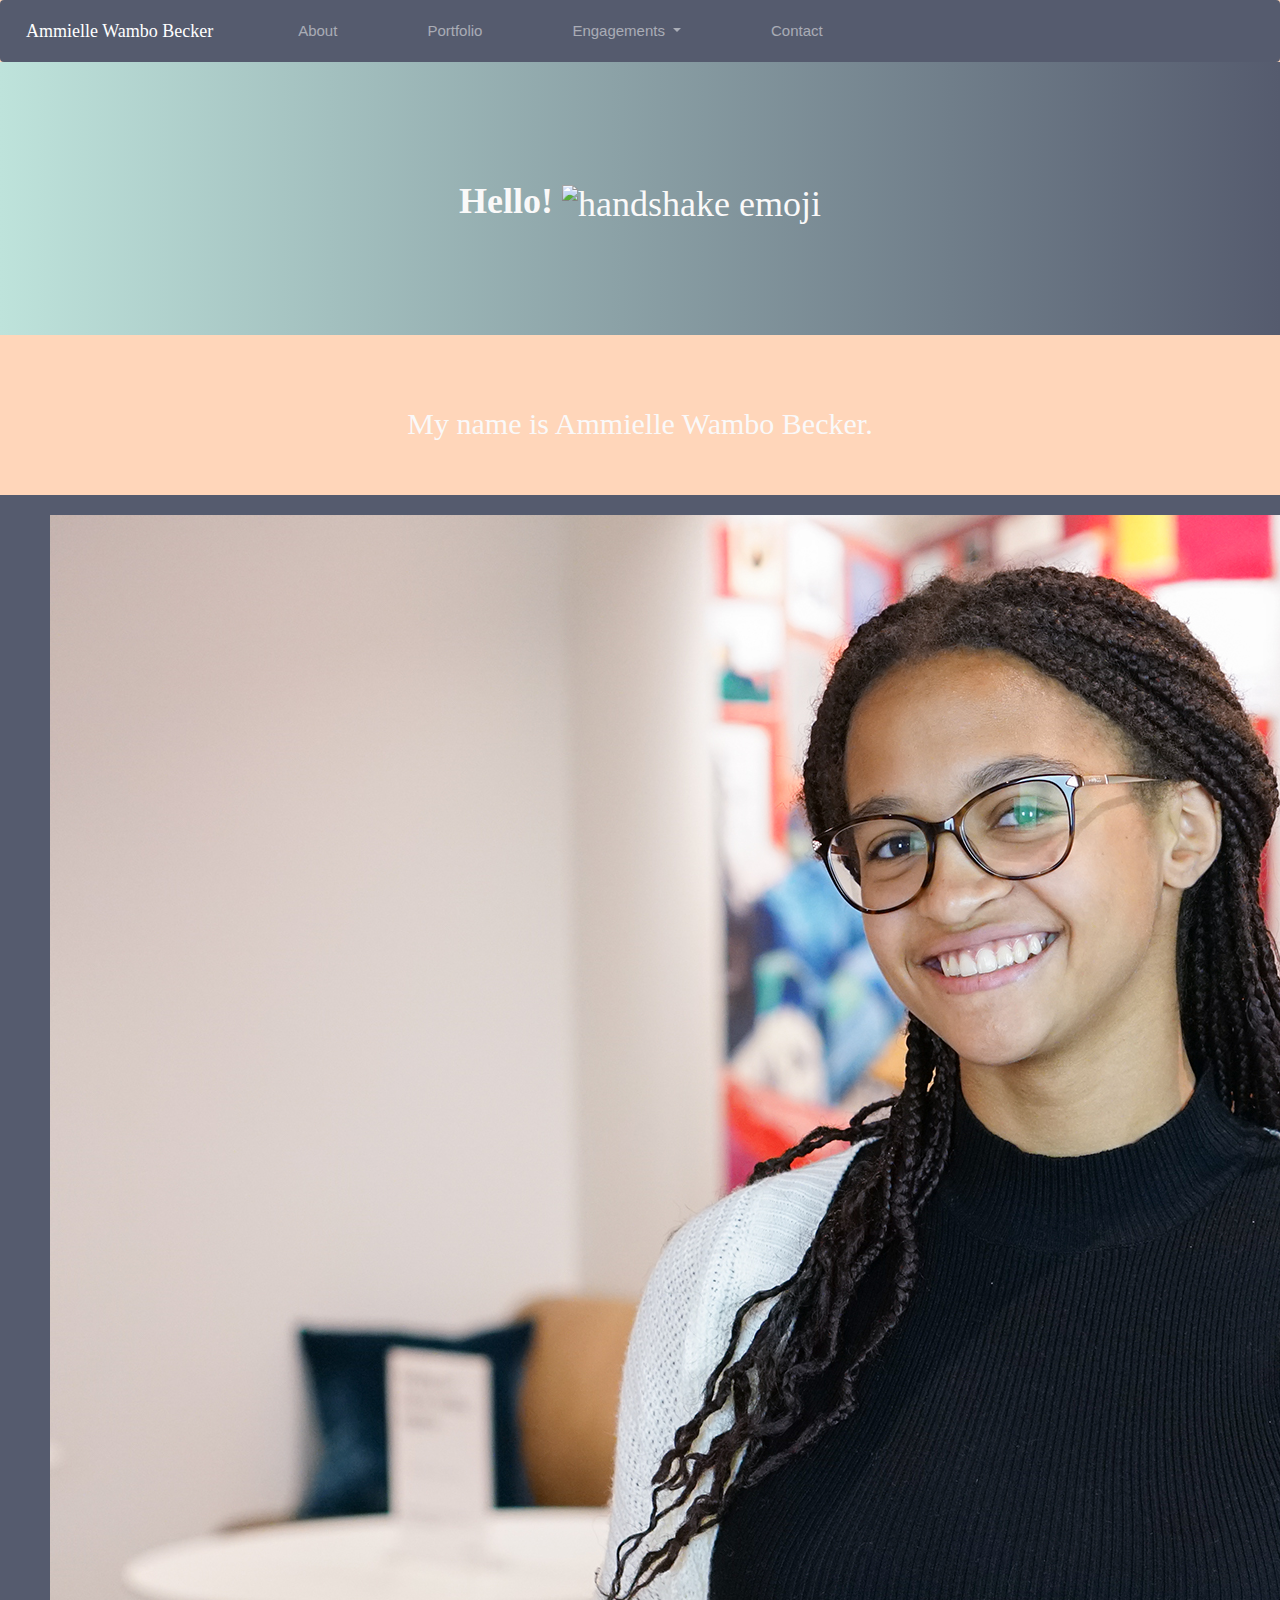
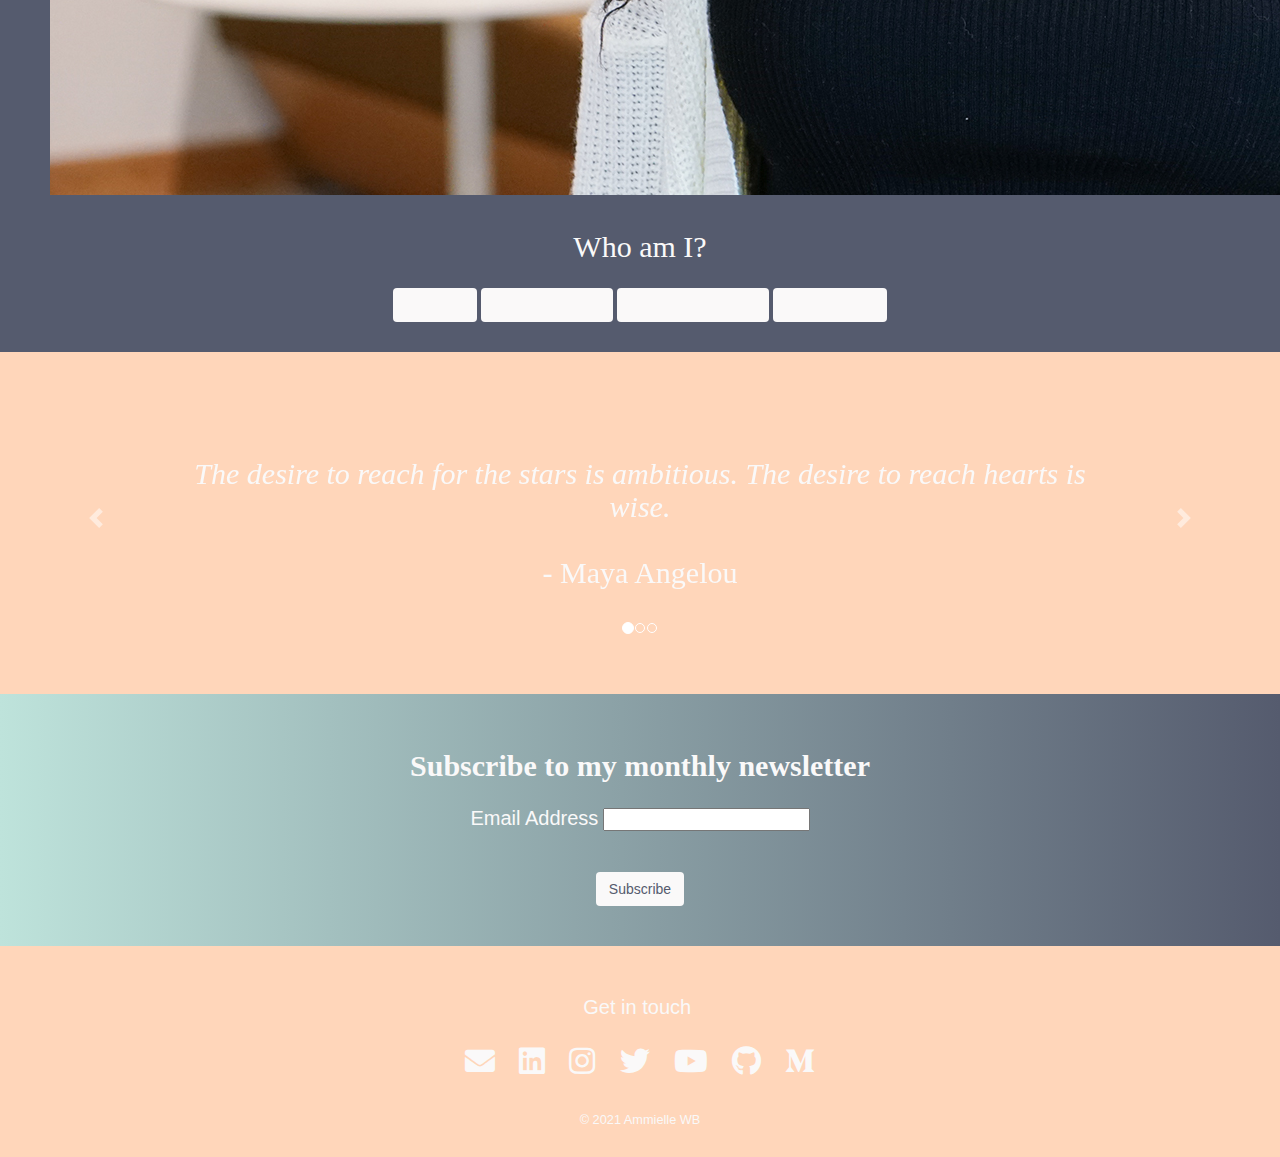
==== index.html @ 6a39e661 "Update index.html" ====
<!DOCTYPE html>
<html lang="en" dir="ltr">

<head>
  <title>Ammielle Wambo Becker</title>
  <meta name="viewport" content="width=500, initial-scale=1">
  <meta name="description" content="Ammielle WB's personal site">
  <meta charset="utf-8">
  <!-- Bootstrap CSS -->
  <link rel="stylesheet" href="https://cdn.jsdelivr.net/npm/bootstrap@4.5.3/dist/css/bootstrap.min.css" integrity="sha384-TX8t27EcRE3e/ihU7zmQxVncDAy5uIKz4rEkgIXeMed4M0jlfIDPvg6uqKI2xXr2" crossorigin="anonymous">

  <link rel="stylesheet" href="https://maxcdn.bootstrapcdn.com/bootstrap/4.0.0/css/bootstrap.min.css" integrity="sha384-Gn5384xqQ1aoWXA+058RXPxPg6fy4IWvTNh0E263XmFcJlSAwiGgFAW/dAiS6JXm" crossorigin="anonymous">

  <script src="https://code.jquery.com/jquery-3.2.1.slim.min.js" integrity="sha384-KJ3o2DKtIkvYIK3UENzmM7KCkRr/rE9/Qpg6aAZGJwFDMVNA/GpGFF93hXpG5KkN" crossorigin="anonymous"></script>
  <script src="https://cdnjs.cloudflare.com/ajax/libs/popper.js/1.12.9/umd/popper.min.js" integrity="sha384-ApNbgh9B+Y1QKtv3Rn7W3mgPxhU9K/ScQsAP7hUibX39j7fakFPskvXusvfa0b4Q" crossorigin="anonymous"></script>
  <script src="https://maxcdn.bootstrapcdn.com/bootstrap/4.0.0/js/bootstrap.min.js" integrity="sha384-JZR6Spejh4U02d8jOt6vLEHfe/JQGiRRSQQxSfFWpi1MquVdAyjUar5+76PVCmYl" crossorigin="anonymous"></script>


  <!-- Latest compiled and minified CSS -->
  <link rel="stylesheet" href="https://maxcdn.bootstrapcdn.com/bootstrap/3.4.1/css/bootstrap.min.css">

  <!-- jQuery library -->
  <script src="https://ajax.googleapis.com/ajax/libs/jquery/3.5.1/jquery.min.js"></script>

  <!-- Latest compiled JavaScript -->
  <script src="https://maxcdn.bootstrapcdn.com/bootstrap/3.4.1/js/bootstrap.min.js"></script>

  <!-- CSS Stylesheet -->
  <link rel="stylesheet" href="styles.css">

  <!-- Moving Letters JavaScript -->
  <script src="https://cdnjs.cloudflare.com/ajax/libs/animejs/2.0.2/anime.min.js"></script>

  <!-- FontAwesome -->
  <script defer src="https://use.fontawesome.com/releases/v5.0.7/js/all.js"></script>

  <link rel="stylesheet" href="https://cdnjs.cloudflare.com/ajax/libs/font-awesome/5.15.1/css/all.min.css">

  <!-- Google Fonts -->
  <link rel="preconnect" href="https://fonts.gstatic.com">
  <link href="https://fonts.googleapis.com/css2?family=Lato&family=Montserrat&display=swap" rel="stylesheet">

  <!-- Set Favicon -->
  <link rel="icon" type="image/png" href="my-favicon-circle.PNG"/>

  <script id="mcjs">!function(c,h,i,m,p){m=c.createElement(h),p=c.getElementsByTagName(h)[0],m.async=1,m.src=i,p.parentNode.insertBefore(m,p)}(document,"script","https://chimpstatic.com/mcjs-connected/js/users/c436778fbbff034a01a1bd7ac/27335bfddff36ac16df72f0ef.js");</script>
</head>

<body>
  <nav class="navbar fixed-top navbar-expand-lg navbar-dark purple-bg">
    <a class="navbar-brand active subtitle" href="/">Ammielle Wambo Becker<span class="sr-only">(current)</span></a>
    <button class="navbar-toggler" type="button" data-toggle="collapse" data-target="#navbarSupportedContent" aria-controls="navbarSupportedContent" aria-expanded="false" aria-label="Toggle navigation">
      <span class="navbar-toggler-icon"></span>
    </button>

    <div class="collapse navbar-collapse" id="navbarSupportedContent">
      <ul class="navbar-nav mr-auto">
        <li class="nav-item">
          <a class="nav-link" href="about.html">About</a>
        </li>
        <li class="nav-item">
          <a class="nav-link" href="portfolio.html">Portfolio</a>
        </li>
        <li class="nav-item dropdown">
          <a class="nav-link dropdown-toggle" href="#" id="navbarDropdown" role="button" data-toggle="dropdown" aria-haspopup="true" aria-expanded="false">
            Engagements
          </a>
          <div class="dropdown-menu bg-light" aria-labelledby="navbarDropdown">
            <a class="dropdown-item" href="education.html">Education</a>
            <a class="dropdown-item" href="clubs.html">Clubs</a>
            <a class="dropdown-item" href="service.html">Service</a>
          </div>
        </li>
        <li class="nav-item">
          <a class="nav-link" href="contact.html">Contact</a>
        </li>
      </ul>
    </div>

  </nav>


  <div class="banner">
      <h1><b>Hello!</b>
      <img class="page-emoji" alt="handshake emoji" src="https://emojipedia-us.s3.dualstack.us-west-1.amazonaws.com/thumbs/240/apple/271/waving-hand_medium-skin-tone_1f44b-1f3fd_1f3fd.png" alt=""></h1>
  </div>

<div class="text-section white-text my-name-is red-bg container-fluid">
  <img class="personal-pic" src="IMG_0194.jpg" alt="">

    <h2>My name is Ammielle Wambo Becker.</h2>
    <p></p>
  </div>

  <div class="purple-bg text-section container-fluid">
    <img src="personal-pic.jpeg" alt="" class="who-am-i-pic">
    <h2>Who am I?</h2>

    <div class="who-am-i">
      <!-- Button to Open the Modal -->
      <button type="button" class="btn white-bg" data-toggle="modal" data-target="#student">A student</button>
      <button type="button" class="btn white-bg" data-toggle="modal" data-target="#content-creator">A content creator</button>
      <!-- <button type="button" class="btn white-bg" data-toggle="modal" data-target="#advocate">An advocate</button> -->
      <button type="button" class="btn white-bg" data-toggle="modal" data-target="#biotech-enthusiast">A biotech enthusiast</button>
      <button type="button" class="btn white-bg" data-toggle="modal" data-target="#programmer">A programmer</button>

      <!-- The Modal -->
      <div class="modal purple-text" id="student">
        <div class="modal-dialog">
          <div class="modal-content">

            <!-- Modal Header -->
            <div class="modal-header">
              <h4 class="modal-title">A student</h4>
              <button type="button" class="close" data-dismiss="modal">&times;</button>
            </div>

            <!-- Modal body -->
            <div class="modal-body">
              I love to learn from my surroundings, my successes, and my failures. I'm currently a pre-IB grade 10 student, pursuing my curiosity and exploring new technologies.
            </div>

            <!-- Modal footer -->
            <div class="modal-footer">
              <button type="button" class="btn red-bg white-text" data-dismiss="modal">Close</button>
            </div>

          </div>
        </div>
      </div>
      <div class="modal purple-text" id="content-creator">
        <div class="modal-dialog">
          <div class="modal-content">

            <!-- Modal Header -->
            <div class="modal-header">
              <h4 class="modal-title">A content creator</h4>
              <button type="button" class="close" data-dismiss="modal">&times;</button>
            </div>

            <!-- Modal body -->
            <div class="modal-body">
              I regularly post videos on my <a href="https://www.youtube.com/channel/UCsp5LFDrt9Ut6pkZBvtOaYA" class="hyperlink">YouTube</a> channel and articles on <a href="https://ammiellewb.medium.com/" class="hyperlink">Medium</a>.
            </div>

            <!-- Modal footer -->
            <div class="modal-footer">
              <button type="button" class="btn red-bg white-text" data-dismiss="modal">Close</button>
            </div>

          </div>
        </div>
      </div>
       <!-- <div class="modal purple-text" id="advocate">
        <div class="modal-dialog">
          <div class="modal-content">  -->

            <!-- Modal Header -->
            <!-- <div class="modal-header">
              <h4 class="modal-title">An advocate</h4>
              <button type="button" class="close" data-dismiss="modal">&times;</button>
            </div>  -->

            <!-- Modal body -->
            <!-- <div class="modal-body">
              Passionate about gender and racial equality, I'll always fight for the rights of others. To continuously learn about social issues, I attend workshops and courses, and to promote discussion around them, I launched a social justice club at school.
            </div> -->

            <!-- Modal footer -->
            <!--  <div class="modal-footer">
              <button type="button" class="btn red-bg white-text" data-dismiss="modal">Close</button>
            </div>

          </div>
        </div>
      </div> -->
      <div class="modal purple-text" id="biotech-enthusiast">
        <div class="modal-dialog">
          <div class="modal-content">

            <!-- Modal Header -->
            <div class="modal-header">
              <h4 class="modal-title">A biotech enthusiast</h4>
              <button type="button" class="close" data-dismiss="modal">&times;</button>
            </div>

            <!-- Modal body -->
            <div class="modal-body">
              My passion lies in biotechnology, from biological computing to genetic engineering, from synthetic biology to structural biology. The use of biological systems and organisms to better understand them and to develop products is very exciting to me.
            </div>

            <!-- Modal footer -->
            <div class="modal-footer">
              <button type="button" class="btn red-bg white-text" data-dismiss="modal">Close</button>
            </div>

          </div>
        </div>
      </div>
      <div class="modal purple-text" id="programmer">
        <div class="modal-dialog">
          <div class="modal-content">

            <!-- Modal Header -->
            <div class="modal-header">
              <h4 class="modal-title">A programmer</h4>
              <button type="button" class="close" data-dismiss="modal">&times;</button>
            </div>

            <!-- Modal body -->
            <div class="modal-body">
              I love to code websites and projects, both front- and back-end. I'm very interested in computer science and programming to solve problems, build programs, and innovate.
            </div>

            <!-- Modal footer -->
            <div class="modal-footer">
              <button type="button" class="btn red-bg white-text" data-dismiss="modal">Close</button>
            </div>

          </div>
        </div>
      </div>

    </div>


  </div>

  <div class="my-quotes subtitle white-text red-bg container-fluid">
  <div id="carouselExampleInterval" class="carousel slide" data-ride="carousel">
    <ol class="carousel-indicators">
      <li data-target="#Carousel" data-slide-to="0" class="active"></li>
      <li data-target="#Carousel" data-slide-to="1"></li>
      <li data-target="#Carousel" data-slide-to="2"></li>
    </ol>

  <div class="carousel-inner">
    <div class="carousel-item active" data-interval="100">
      <h2><em>The desire to reach for the stars is ambitious. The desire to reach hearts is wise. </em><br /><br /> - Maya Angelou</h2>
    </div>
    <div class="carousel-item" data-interval="100">
      <h2><em>Success is only meaningful and enjoyable if it feels like your own. </em><br /><br /> - Michelle Obama</h2>
    </div>
    <div class="carousel-item" data-interval="100">
      <h2><em>Think of discomfort as currency - it's the price you pay to learn some pretty crucial things. </em><br /><br /> - Lilly Singh</h2>
    </div>
  </div>

  <a class="carousel-control-prev" href="#carouselExampleInterval" role="button" data-slide="prev">
    <span class="carousel-control-prev-icon" aria-hidden="true"></span>
    <span class="sr-only">Previous</span>
  </a>
  <a class="carousel-control-next" href="#carouselExampleInterval" role="button" data-slide="next">
    <span class="carousel-control-next-icon" aria-hidden="true"></span>
    <span class="sr-only">Next</span>
  </a>
</div>
</div>


<div class="gradient-color text-section">
  <!-- Begin Mailchimp Signup Form -->
<link href="//cdn-images.mailchimp.com/embedcode/classic-10_7.css" rel="stylesheet" type="text/css">
<div id="mc_embed_signup">
<form action="https://mailchi.us2.list-manage.com/subscribe/post?u=c436778fbbff034a01a1bd7ac&amp;id=03ed8a9006" method="post" id="mc-embedded-subscribe-form" name="mc-embedded-subscribe-form" class="validate" target="_blank" novalidate>
    <div id="mc_embed_signup_scroll">
	<h2><b>Subscribe to my monthly newsletter</b></h2>
<div class="mc-field-group">
	<label for="mce-EMAIL"><p>Email Address</p></label>
	<input type="email" value="" name="EMAIL" class="required email" id="mce-EMAIL" class="purple-text">
</div>
	<div id="mce-responses" class="clear purple-text">
		<div class="response" id="mce-error-response" style="display:none"></div>
		<div class="response" id="mce-success-response" style="display:none"></div>
	</div>    <!-- real people should not fill this in and expect good things - do not remove this or risk form bot signups-->
  <br>
    <div class="clear"><h4>
      <input type="submit" class="btn button white-bg purple-text" value="Subscribe" name="subscribe" id="mc-embedded-subscribe">
    </h4>
      </div>
    </div>
</form>
</div>
<script type='text/javascript' src='//s3.amazonaws.com/downloads.mailchimp.com/js/mc-validate.js'></script><script type='text/javascript'>(function($) {window.fnames = new Array(); window.ftypes = new Array();fnames[0]='EMAIL';ftypes[0]='email';fnames[1]='FNAME';ftypes[1]='text';fnames[2]='LNAME';ftypes[2]='text';fnames[3]='ADDRESS';ftypes[3]='address';fnames[4]='PHONE';ftypes[4]='phone';fnames[5]='BIRTHDAY';ftypes[5]='birthday';}(jQuery));var $mcj = jQuery.noConflict(true);</script>
<!--End mc_embed_signup-->
</div>

  <footer>
    <p class="white-text">Get in touch
      <img src="https://emojipedia-us.s3.dualstack.us-west-1.amazonaws.com/thumbs/240/apple/271/information_2139-fe0f.png" class="small-emoji" alt=""></p>
    <br>
    <div class="socials">
      <a href="mailto:ammiellewb@gmail.com" class="white-text"><i class="fas fa-envelope fa-2x"></i></a>
      <a href="https://www.linkedin.com/in/ammielle-wambo-becker-6538231b2" class="white-text"><i class="fab fa-linkedin fa-2x"></i></a>
      <a href="https://www.instagram.com/amms.wb/" class="white-text"><i class="fab fa-instagram fa-2x"></i></a>
      <a href="https://twitter.com/ammswb" class="white-text"><i class="fab fa-twitter fa-2x"></i></a>
      <a href="https://www.youtube.com/channel/UCsp5LFDrt9Ut6pkZBvtOaYA" class="white-text"><i class="fab fa-youtube fa-2x"></i></a>
      <a href="https://github.com/ammiellewb" class="white-text"><i class="fab fa-github fa-2x"></i></a>
      <a href="https://medium.com/@amms.wb" class="white-text"><i class="fab fa-medium-m fa-2x"></i></a>
    </div>
    <br>
    <br>
    <div>
      <small class="white-text">&copy; 2021 <a class="white-text" href="/">Ammielle WB</a></small>
    </div>
  </footer>
</body>


</html>
---- styles.css ----
@media (max-width: 840px) {
  .ml16 {
      font-size: 2.5em;
    }
}
@media (min-width: 840px) {
  .ml16 {
      font-size: 4em;
    }
}

/* General styles */

body {
  font: 15px 'Open Sans', sans-serif;
  background-color: #FFD6BA;
  color: #FAF9F9;
  text-align: center;
}

h1 {
  font-family: 'Playfair Display', 'Palatino', serif;
}

p {
  font: 20px 'Open Sans', sans-serif;
}

footer {
  padding: 50px 50px 30px;
}

h2 {
  padding: 15px 15px;
  font-family: 'Playfair Display', 'Palatino', serif;
}

h3 {
  padding: 10px 10px;
}

/* Utilities */
.newsletter {
  margin : 0 !important;
  background-color: #555B6E;
  color: #FAF9F9;
  padding: 20px 50px 30px;
}

.navbar-nav > li{
  padding-left: 40px;
  padding-right: 40px;
}

.purple-bg {
  background-color: #555B6E;
}

.light-blue-bg {
  background-color: #89B0AE;
}

.white-bg {
  background-color: #FAF9F9;
}

.gradient-color {
  background-color: #555B6E;
  background-image: linear-gradient(to right, #BEE3DB, #555B6E);
}

.white-text {
  color: #FAF9F9;
}

.purple-text {
  color: #555B6E;
}

.black-text {
  color: #000;
}

.light-blue-text {
  color: #89B0AE;
}

.regular-font {
  font: 20px 'Open Sans', sans-serif;
}

.subtitle {
  font-family: 'Playfair Display', 'Palatino', serif;
}

.text-section {
  padding: 20px 50px 30px;
}

.anchor-link:hover {
  color: #89B0AE;
}

.dropdown-menu a:active {
  background-color: #555B6E;
}

.navbar {
  margin : 0 !important;
}



/* Only 1 Page */

.personal-pic {
  width: 100%;
  background-image: url('images/personal-pic.jpeg');
  background-size: cover;
  filter: brightness(30%);
  left: 0px;
}

.newsletter div {
  padding: 10px;
}

.item {
  padding: 15px;
}

footer a:hover {
  color: #89B0AE;
}

.socials .purple-text:hover {
  color: #89B0AE;
}

.socials a {
  padding: 20px 10px;
}

.tab-pane {
  padding: 20px 0;
}

.ml16 {
  padding: 10px 0;
  font-weight: 800;
  text-transform: uppercase;
  letter-spacing: 0.5em;
  overflow: hidden;
}

.ml16 .letter {
  display: inline-block;
  line-height: 1em;
}

.col-sm-6 {
  padding: 20px 20px;
}

.my-quotes {
  padding: 20px 0 30px;
}

.carousel-item {
  padding: 50px 150px;
}

.values a {
  color: #FAF9F9;
}

.values a:hover {
  color: #89B0AE;
}

.banner {
  background-color: #555B6E;
  padding: 100px 50px;
  background-image: linear-gradient(to right, #BEE3DB, #555B6E);
}

.button:hover {
  color: #89B0AE;
}

.more-btn {
  padding: 15px;
}

.progress-item {
  padding: 5px 5px;
}

.description-item {
  text-align: left;
  color: #89B0AE;
}

.description li {
  font: 18px 'Open Sans', sans-serif;
}
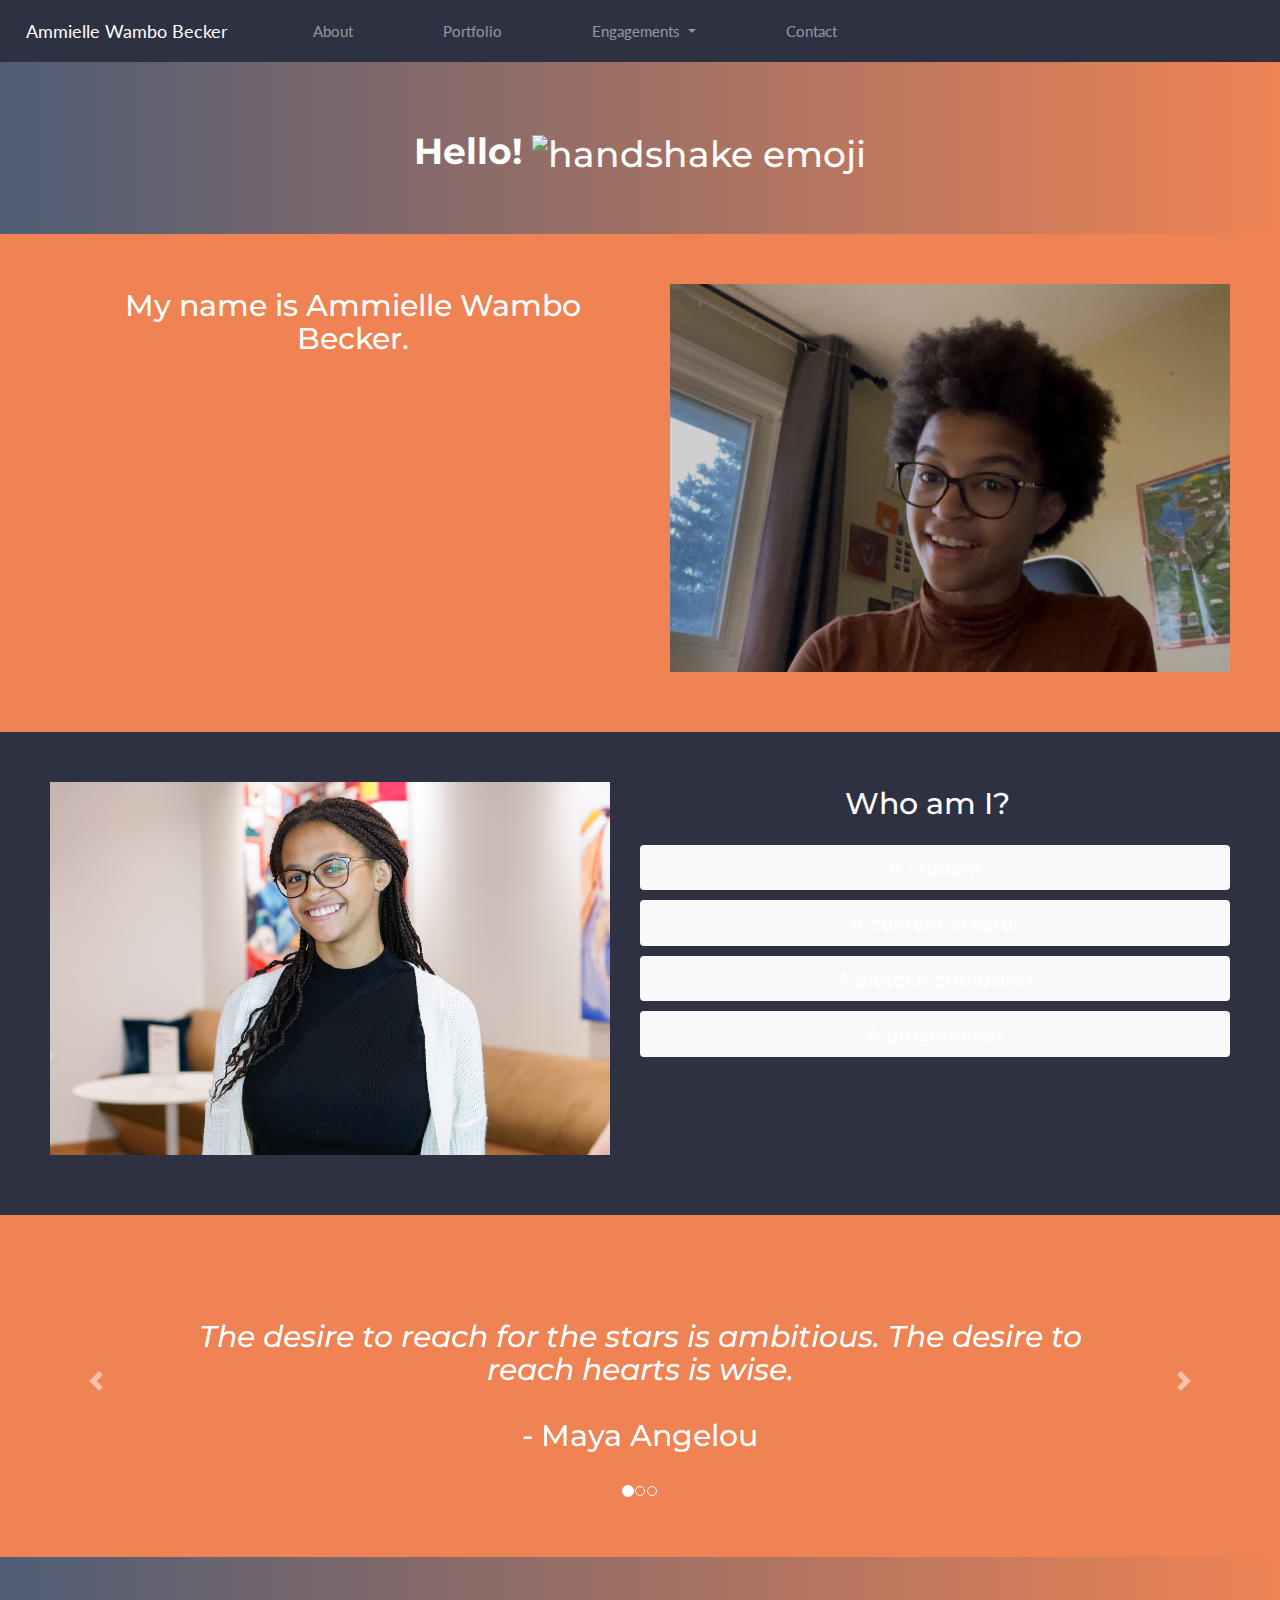
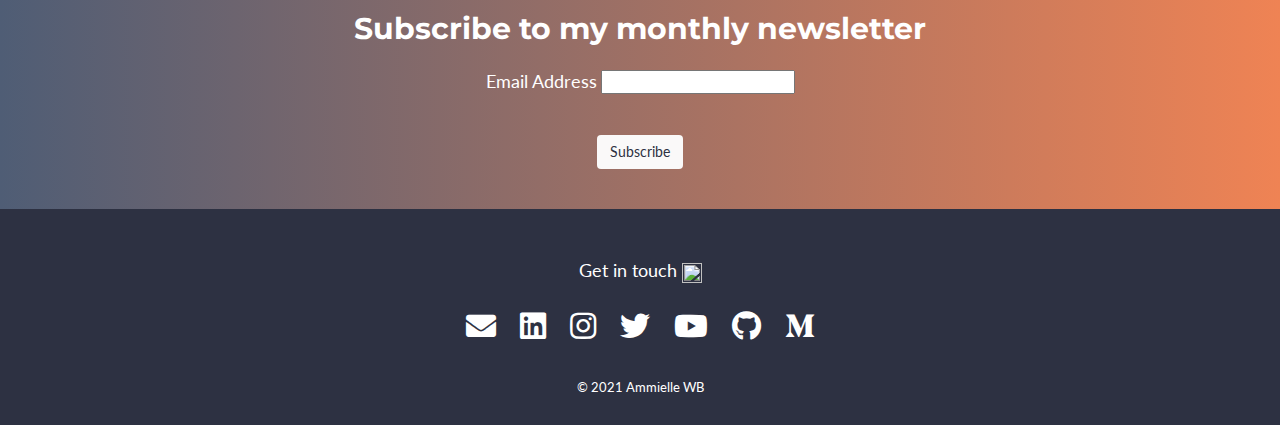
==== commit 75342cab: "Update index.html" ====
--- a/index.html
+++ b/index.html
@@ -42,8 +42,8 @@
 
   <!-- Set Favicon -->
   <link rel="icon" type="image/png" href="my-favicon-circle.PNG"/>
-
-  <script id="mcjs">!function(c,h,i,m,p){m=c.createElement(h),p=c.getElementsByTagName(h)[0],m.async=1,m.src=i,p.parentNode.insertBefore(m,p)}(document,"script","https://chimpstatic.com/mcjs-connected/js/users/c436778fbbff034a01a1bd7ac/27335bfddff36ac16df72f0ef.js");</script>
+	
+	<script id="mcjs">!function(c,h,i,m,p){m=c.createElement(h),p=c.getElementsByTagName(h)[0],m.async=1,m.src=i,p.parentNode.insertBefore(m,p)}(document,"script","https://chimpstatic.com/mcjs-connected/js/users/c436778fbbff034a01a1bd7ac/27335bfddff36ac16df72f0ef.js");</script>
 </head>
 
 <body>
--- a/styles.css
+++ b/styles.css
@@ -1,29 +1,72 @@
-@media (max-width: 840px) {
-  .ml16 {
-      font-size: 2.5em;
-    }
-}
-@media (min-width: 840px) {
-  .ml16 {
-      font-size: 4em;
-    }
+@media (min-width: 790px) {
+  .who-am-i > button {
+    font-size: 22px;
+  }
+  .nav-pills {
+    font-size: 22px;
+  }
+}
+@media (min-width: 980px) {
+  .who-am-i > button {
+    display: block;
+    margin: auto;
+    width: 50%
+  }
 }
 
 /* General styles */
 
+a.active.focus,
+a.active:focus,
+a.focus,
+a:active.focus,
+a:active:focus,
+a:focus,
+button.active.focus,
+button.active:focus,
+button.focus,
+button:active.focus,
+button:active:focus,
+button:focus,
+.btn.active.focus,
+.btn.active:focus,
+.btn.focus,
+.btn:active.focus,
+.btn:active:focus,
+.btn:focus {
+    outline: 0;
+    outline-color: transparent;
+    outline-width: 0;
+    outline-style: none;
+    box-shadow: 0 0 0 0 rgba(0,123,255,0);
+}
+
+input.active.focus,
+input.active:focus,
+input.focus,
+input:active.focus,
+input:active:focus,
+input:focus {
+    outline: 0;
+    outline-color: transparent;
+    outline-width: 0;
+    outline-style: none;
+    box-shadow: 0 0 0 0 rgba(0,123,255,0);
+}
+
 body {
-  font: 15px 'Open Sans', sans-serif;
-  background-color: #FFD6BA;
-  color: #FAF9F9;
+  font: 15px 'Lato', sans-serif;
+  background-color: #2D3142;
+  color: #fff;
   text-align: center;
 }
 
 h1 {
-  font-family: 'Playfair Display', 'Palatino', serif;
+  font-family: 'Montserrat', 'Palatino', serif;
 }
 
 p {
-  font: 20px 'Open Sans', sans-serif;
+  font: 18px 'Lato', sans-serif;
 }
 
 footer {
@@ -32,7 +75,7 @@
 
 h2 {
   padding: 15px 15px;
-  font-family: 'Playfair Display', 'Palatino', serif;
+  font-family: 'Montserrat', 'Palatino', serif;
 }
 
 h3 {
@@ -43,8 +86,46 @@
 .newsletter {
   margin : 0 !important;
   background-color: #555B6E;
-  color: #FAF9F9;
+  color: #Fff;
   padding: 20px 50px 30px;
+}
+
+.who-am-i > button {
+  margin: 10px;
+}
+
+.who-am-i > button:hover {
+  background-color: #EF8354;
+}
+
+.who-am-i > button:active {
+  background-color: #EF8354;
+}
+
+.portfolio > a:active {
+  background-color: #EF8354;
+}
+
+.more-button:active {
+  background-color: #EF8354;
+  color: #2D3142;
+}
+
+.more-button:hover {
+  background-color: #EF8354;
+  color: #2D3142;
+}
+
+.hyperlink {
+  color: #EF8354;
+}
+
+.hyperlink:hover {
+  color: #2D3142;
+}
+
+.red-hyperlink:hover {
+  color: #EF8354;
 }
 
 .navbar-nav > li{
@@ -53,44 +134,52 @@
 }
 
 .purple-bg {
-  background-color: #555B6E;
-}
-
-.light-blue-bg {
-  background-color: #89B0AE;
+  background-color: #2D3142;
+}
+
+.blue-bg {
+  background-color: #4F5D75;
 }
 
 .white-bg {
   background-color: #FAF9F9;
 }
 
+.red-bg {
+  background-color: #EF8354;
+}
+
 .gradient-color {
-  background-color: #555B6E;
-  background-image: linear-gradient(to right, #BEE3DB, #555B6E);
+  background-color: #EF8354;
+  background-image: linear-gradient(to right, #4F5D75, #EF8354)
 }
 
 .white-text {
-  color: #FAF9F9;
+  color: #fff;
 }
 
 .purple-text {
-  color: #555B6E;
+  color: #2D3142;
 }
 
 .black-text {
   color: #000;
 }
 
-.light-blue-text {
-  color: #89B0AE;
+.clear > h4 > input:hover {
+  background-color: #EF8354;
+}
+
+.mc-field-group > input {
+  color: #2D3142;
 }
 
 .regular-font {
-  font: 20px 'Open Sans', sans-serif;
+  font: 20px 'Lato', sans-serif;
 }
 
 .subtitle {
-  font-family: 'Playfair Display', 'Palatino', serif;
+  font: 'Montserrat', 'Palatino', serif;
 }
 
 .text-section {
@@ -102,23 +191,30 @@
 }
 
 .dropdown-menu a:active {
-  background-color: #555B6E;
+  background-color: #4F5D75;
 }
 
 .navbar {
   margin : 0 !important;
 }
 
-
+.small-emoji {
+  height: 2rem;
+  width: 2rem;
+}
 
 /* Only 1 Page */
 
 .personal-pic {
-  width: 100%;
-  background-image: url('images/personal-pic.jpeg');
-  background-size: cover;
-  filter: brightness(30%);
-  left: 0px;
+  width: 50%;
+  float: right;
+  padding: 30px 0 30px 30px;
+}
+
+.who-am-i-pic {
+  width: 50%;
+  float: left;
+  padding: 30px 30px 30px 0;
 }
 
 .newsletter div {
@@ -129,33 +225,25 @@
   padding: 15px;
 }
 
-footer a:hover {
-  color: #89B0AE;
-}
-
-.socials .purple-text:hover {
-  color: #89B0AE;
+a.white-text:hover {
+  color: #EF8354;
+}
+
+a.white-text:active {
+  color: #EF8354;
 }
 
 .socials a {
   padding: 20px 10px;
 }
 
-.tab-pane {
-  padding: 20px 0;
-}
-
-.ml16 {
-  padding: 10px 0;
-  font-weight: 800;
-  text-transform: uppercase;
-  letter-spacing: 0.5em;
-  overflow: hidden;
-}
-
-.ml16 .letter {
-  display: inline-block;
-  line-height: 1em;
+.tab-values > .tab-pane {
+  padding-top: 20px;
+}
+
+.tab-portfolio > .tab-pane {
+  padding: 20px;
+  text-align: left;
 }
 
 .col-sm-6 {
@@ -171,36 +259,42 @@
 }
 
 .values a {
-  color: #FAF9F9;
+  color: #fff;
 }
 
 .values a:hover {
-  color: #89B0AE;
+  color: #2D3142;
 }
 
 .banner {
-  background-color: #555B6E;
-  padding: 100px 50px;
-  background-image: linear-gradient(to right, #BEE3DB, #555B6E);
-}
+  background-color: #EF8354;
+  padding: 50px 50px;
+  background-image: linear-gradient(to right, #4F5D75, #EF8354);
+}
+
+.page-emoji {
+    height: 4rem;
+    width: 4rem;
+}
+
 
 .button:hover {
-  color: #89B0AE;
-}
-
-.more-btn {
-  padding: 15px;
-}
-
-.progress-item {
-  padding: 5px 5px;
+  color: #2D3142;
+}
+
+.my-name-is {
+  align-items: center;
+}
+
+.nav-pills > .nav-link {
+  margin: 10px;
 }
 
 .description-item {
   text-align: left;
-  color: #89B0AE;
+  color: #fff;
 }
 
 .description li {
-  font: 18px 'Open Sans', sans-serif;
-}
+  font: 18px 'Lato', sans-serif;
+}
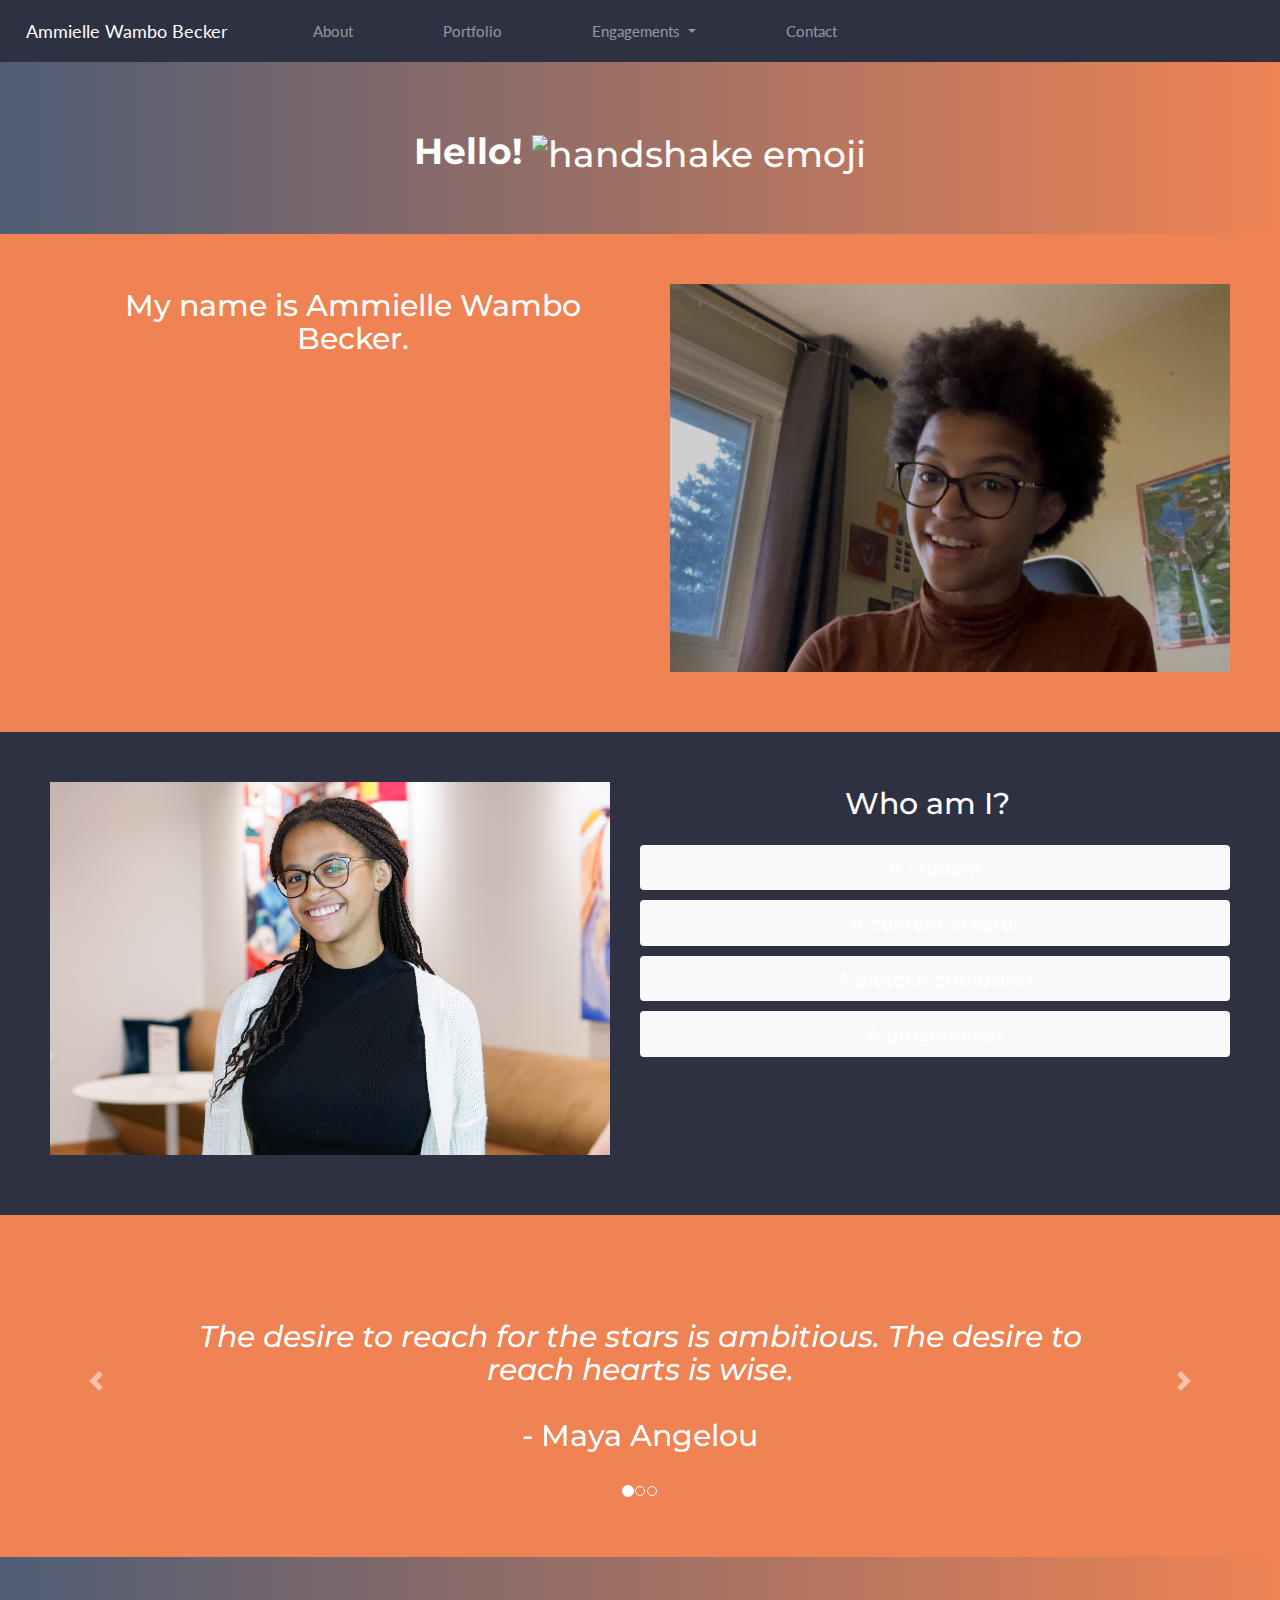
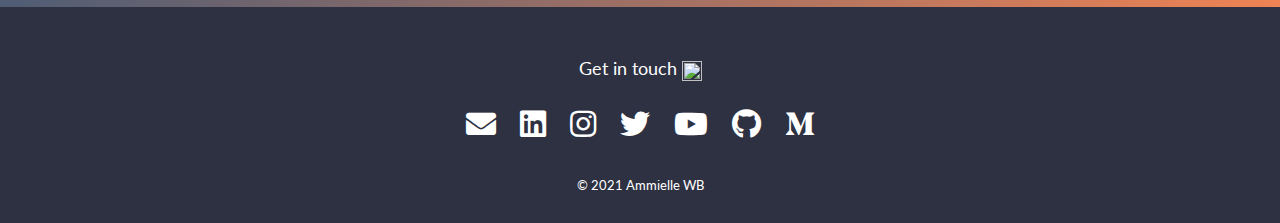
==== commit 7d1b7351: "Update index.html" ====
--- a/index.html
+++ b/index.html
@@ -259,30 +259,7 @@
 
 
 <div class="gradient-color text-section">
-  <!-- Begin Mailchimp Signup Form -->
-<link href="//cdn-images.mailchimp.com/embedcode/classic-10_7.css" rel="stylesheet" type="text/css">
-<div id="mc_embed_signup">
-<form action="https://mailchi.us2.list-manage.com/subscribe/post?u=c436778fbbff034a01a1bd7ac&amp;id=03ed8a9006" method="post" id="mc-embedded-subscribe-form" name="mc-embedded-subscribe-form" class="validate" target="_blank" novalidate>
-    <div id="mc_embed_signup_scroll">
-	<h2><b>Subscribe to my monthly newsletter</b></h2>
-<div class="mc-field-group">
-	<label for="mce-EMAIL"><p>Email Address</p></label>
-	<input type="email" value="" name="EMAIL" class="required email" id="mce-EMAIL" class="purple-text">
-</div>
-	<div id="mce-responses" class="clear purple-text">
-		<div class="response" id="mce-error-response" style="display:none"></div>
-		<div class="response" id="mce-success-response" style="display:none"></div>
-	</div>    <!-- real people should not fill this in and expect good things - do not remove this or risk form bot signups-->
-  <br>
-    <div class="clear"><h4>
-      <input type="submit" class="btn button white-bg purple-text" value="Subscribe" name="subscribe" id="mc-embedded-subscribe">
-    </h4>
-      </div>
-    </div>
-</form>
-</div>
-<script type='text/javascript' src='//s3.amazonaws.com/downloads.mailchimp.com/js/mc-validate.js'></script><script type='text/javascript'>(function($) {window.fnames = new Array(); window.ftypes = new Array();fnames[0]='EMAIL';ftypes[0]='email';fnames[1]='FNAME';ftypes[1]='text';fnames[2]='LNAME';ftypes[2]='text';fnames[3]='ADDRESS';ftypes[3]='address';fnames[4]='PHONE';ftypes[4]='phone';fnames[5]='BIRTHDAY';ftypes[5]='birthday';}(jQuery));var $mcj = jQuery.noConflict(true);</script>
-<!--End mc_embed_signup-->
+
 </div>
 
   <footer>
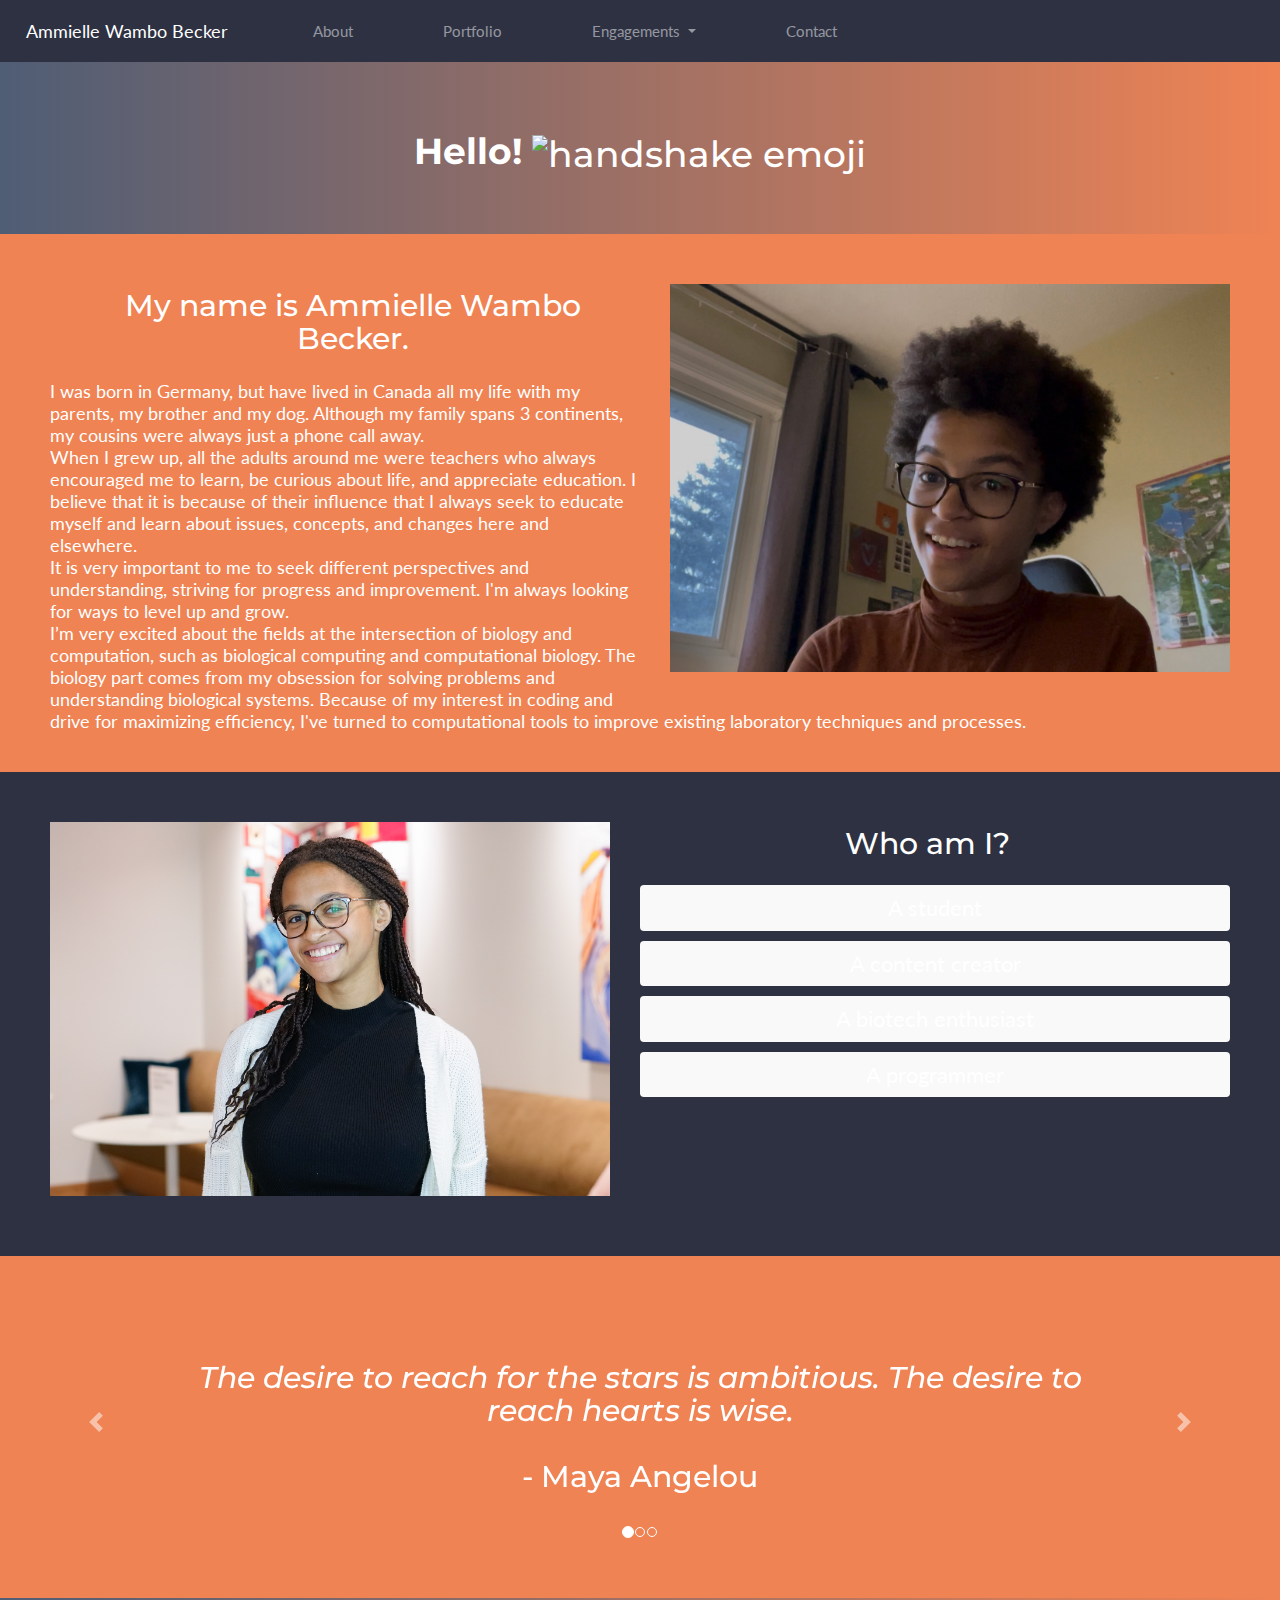
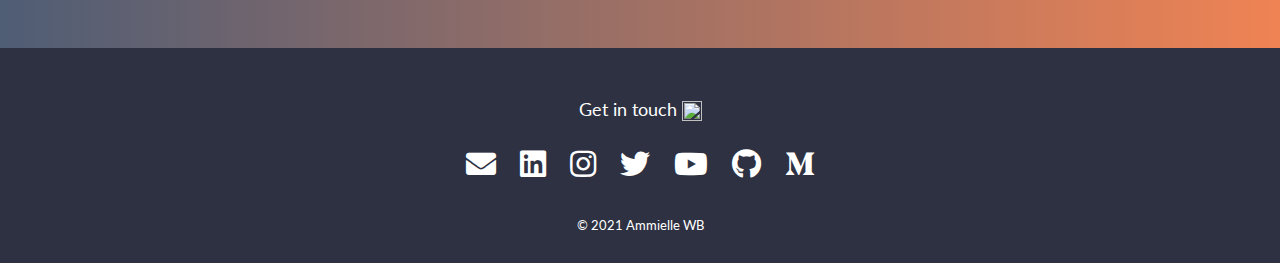
==== commit dd66a993: "Update index.html" ====
--- a/index.html
+++ b/index.html
@@ -89,7 +89,12 @@
   <img class="personal-pic" src="IMG_0194.jpg" alt="">
 
     <h2>My name is Ammielle Wambo Becker.</h2>
-    <p></p>
+    <p style="text-align: left;">
+      I was born in Germany, but have lived in Canada all my life with my parents, my brother and my dog. Although my family spans 3 continents, my cousins were always just a phone call away. <br>
+When I grew up, all the adults around me were teachers who always encouraged me to learn, be curious about life, and appreciate education. I believe that it is because of their influence that I always seek to educate myself and learn about issues, concepts, and changes here and elsewhere. <br>
+It is very important to me to seek different perspectives and understanding, striving for progress and improvement. I'm always looking for ways to level up and grow. <br>
+I’m very excited about the fields at the intersection of biology and computation, such as biological computing and computational biology. The biology part comes from my obsession for solving problems and understanding biological systems. Because of my interest in coding and drive for maximizing efficiency, I've turned to computational tools to improve existing laboratory techniques and processes.
+</p>
   </div>
 
   <div class="purple-bg text-section container-fluid">
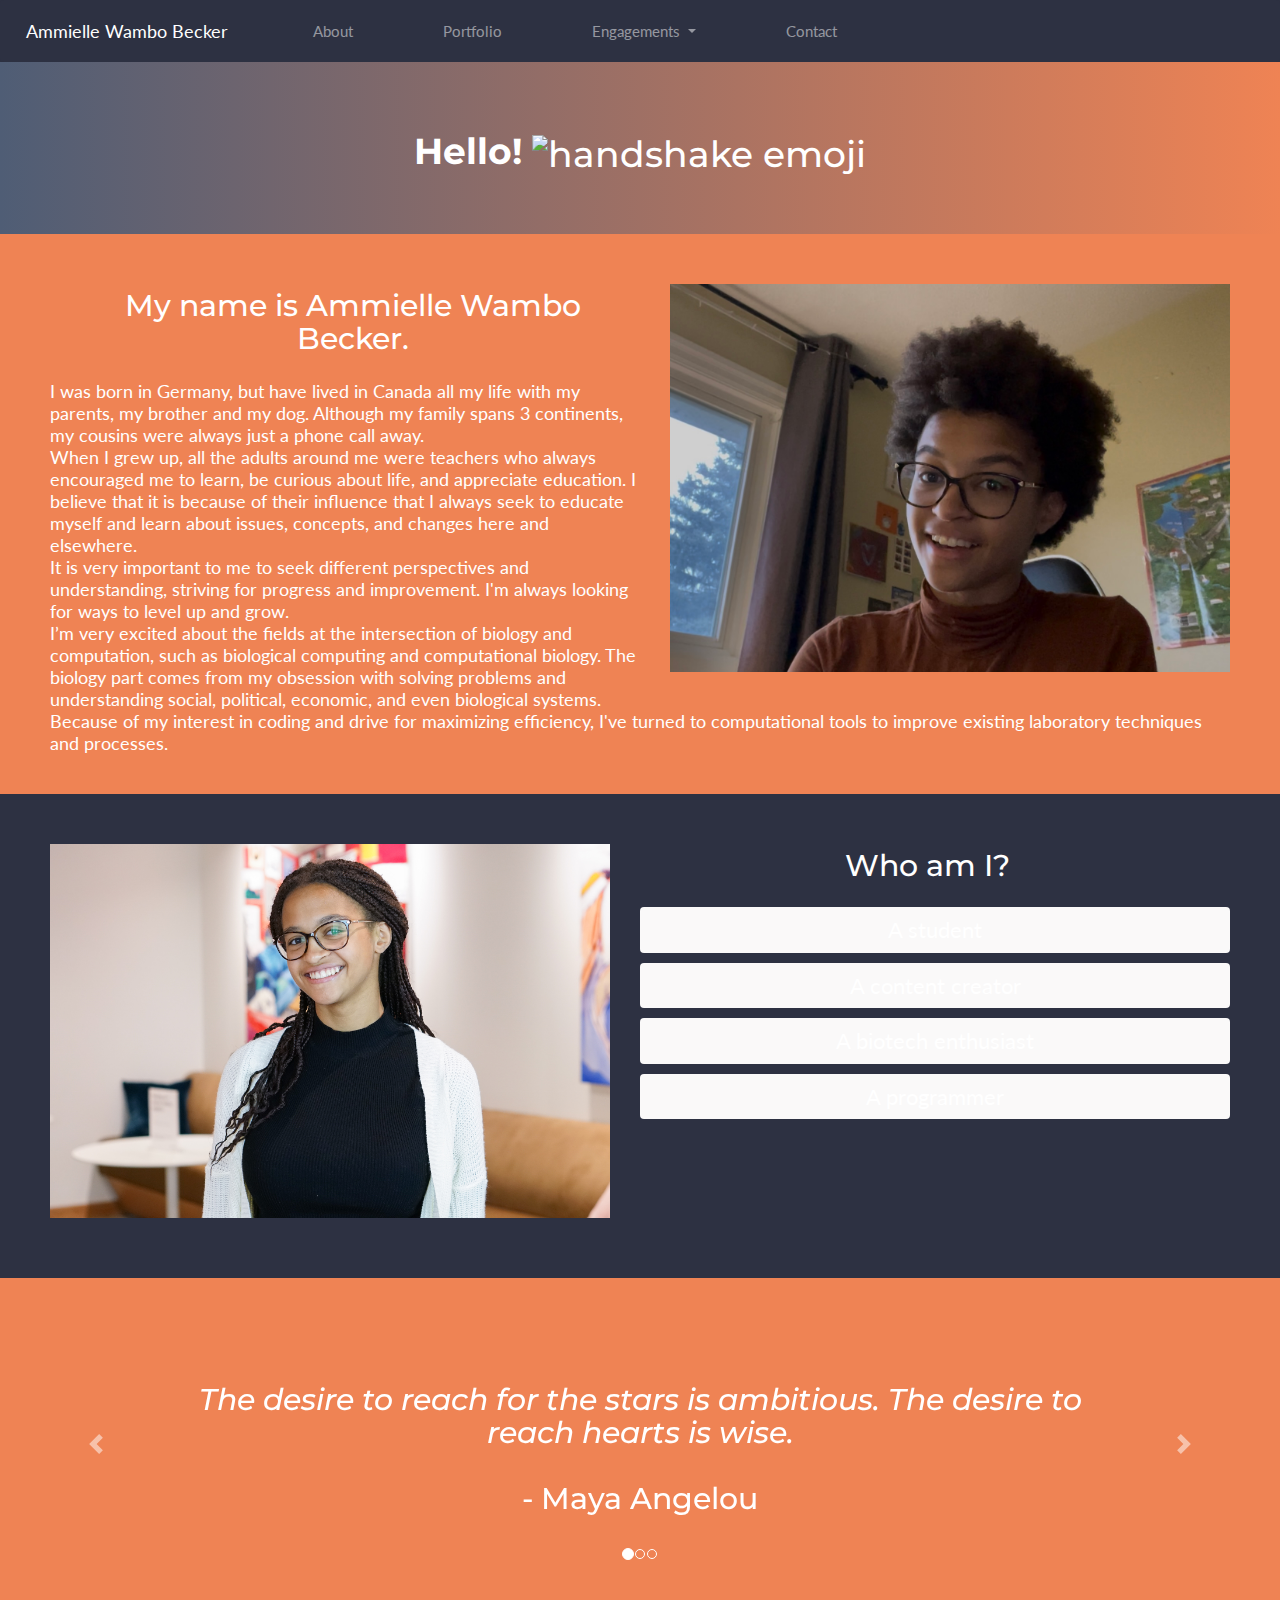
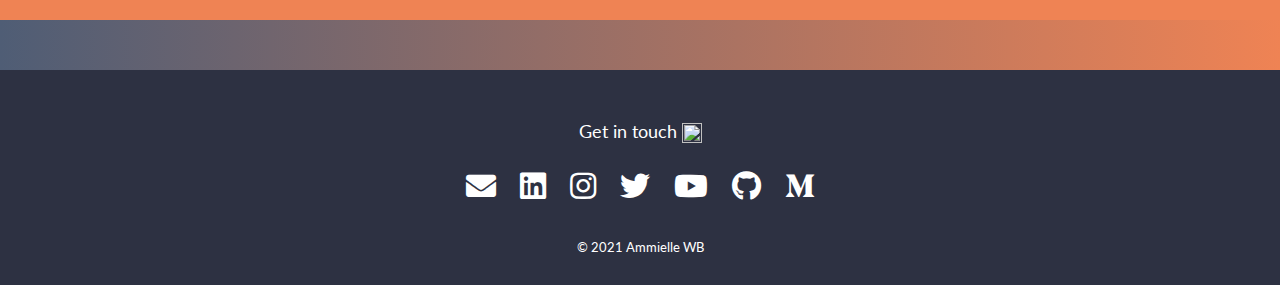
==== commit 4209000c: "Update index.html" ====
--- a/index.html
+++ b/index.html
@@ -93,7 +93,7 @@
       I was born in Germany, but have lived in Canada all my life with my parents, my brother and my dog. Although my family spans 3 continents, my cousins were always just a phone call away. <br>
 When I grew up, all the adults around me were teachers who always encouraged me to learn, be curious about life, and appreciate education. I believe that it is because of their influence that I always seek to educate myself and learn about issues, concepts, and changes here and elsewhere. <br>
 It is very important to me to seek different perspectives and understanding, striving for progress and improvement. I'm always looking for ways to level up and grow. <br>
-I’m very excited about the fields at the intersection of biology and computation, such as biological computing and computational biology. The biology part comes from my obsession for solving problems and understanding biological systems. Because of my interest in coding and drive for maximizing efficiency, I've turned to computational tools to improve existing laboratory techniques and processes.
+I’m very excited about the fields at the intersection of biology and computation, such as biological computing and computational biology. The biology part comes from my obsession with solving problems and understanding social, political, economic, and even biological systems. Because of my interest in coding and drive for maximizing efficiency, I've turned to computational tools to improve existing laboratory techniques and processes.
 </p>
   </div>
 
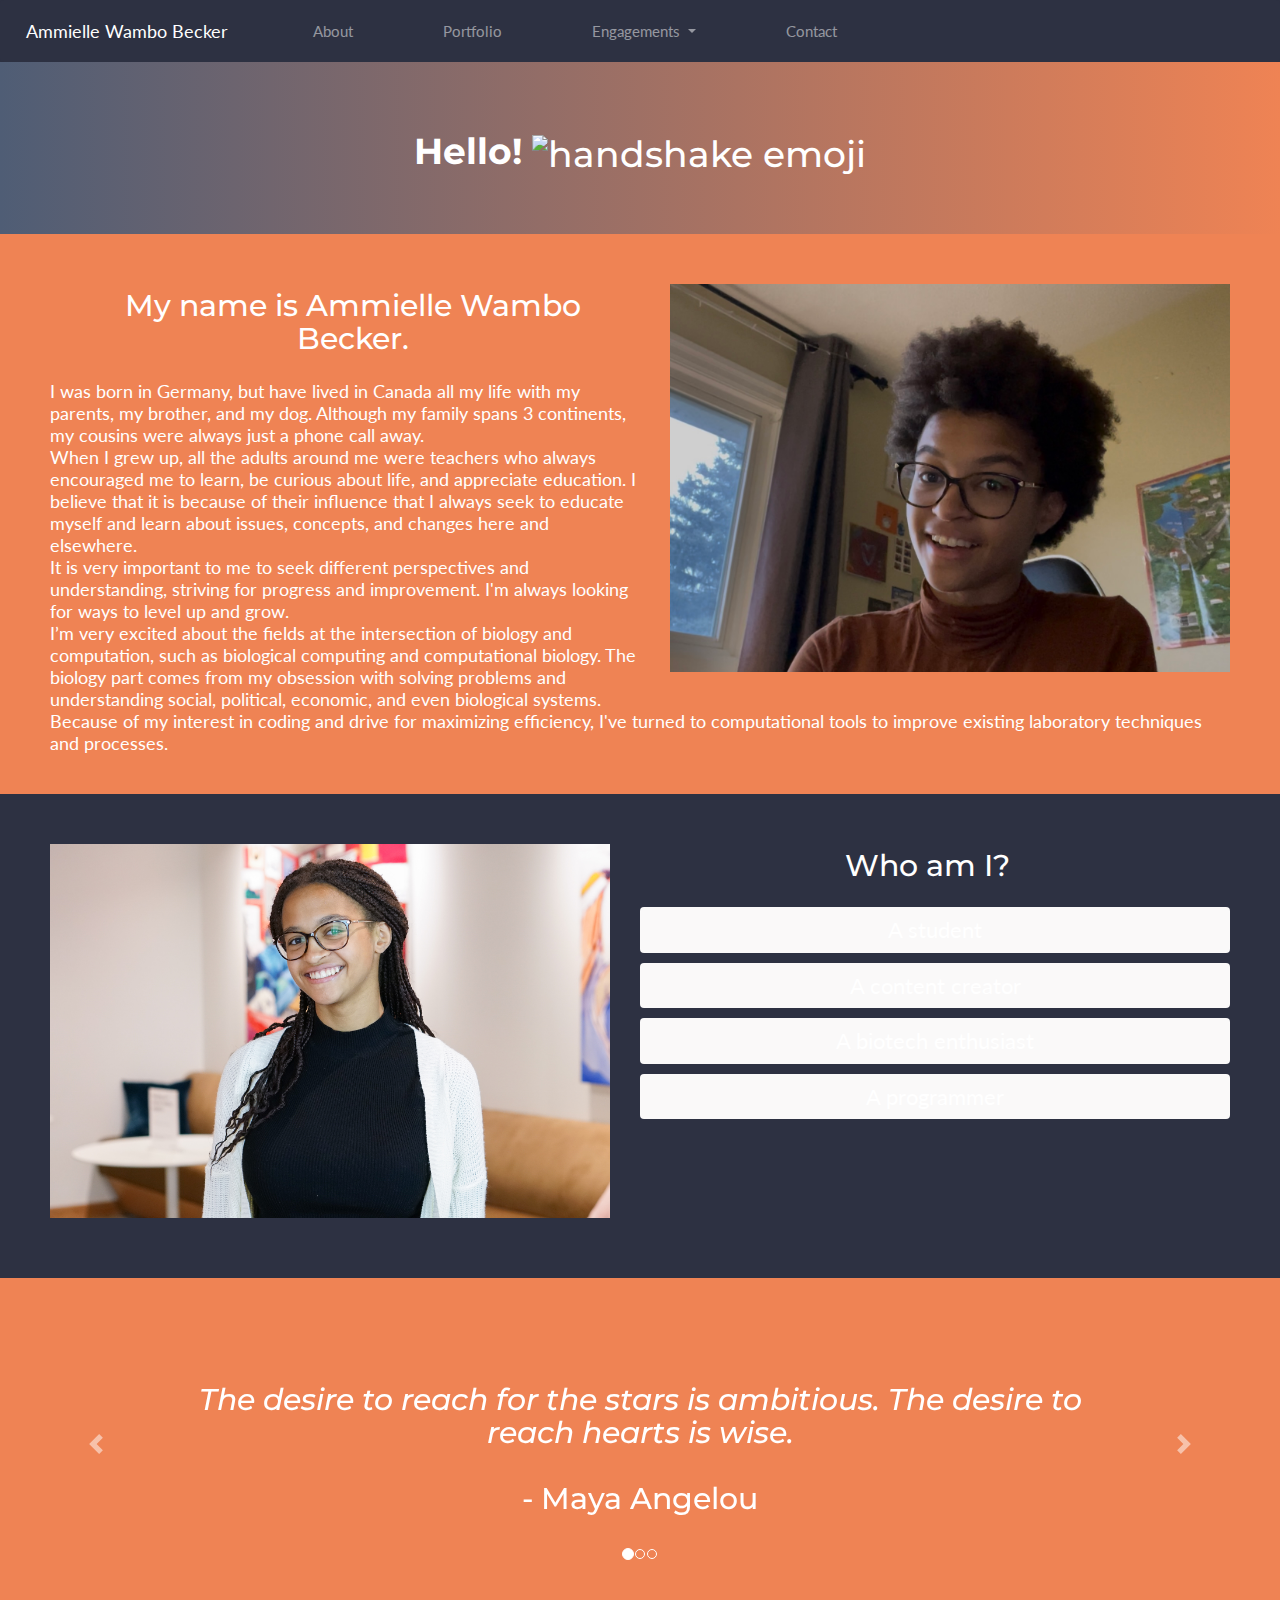
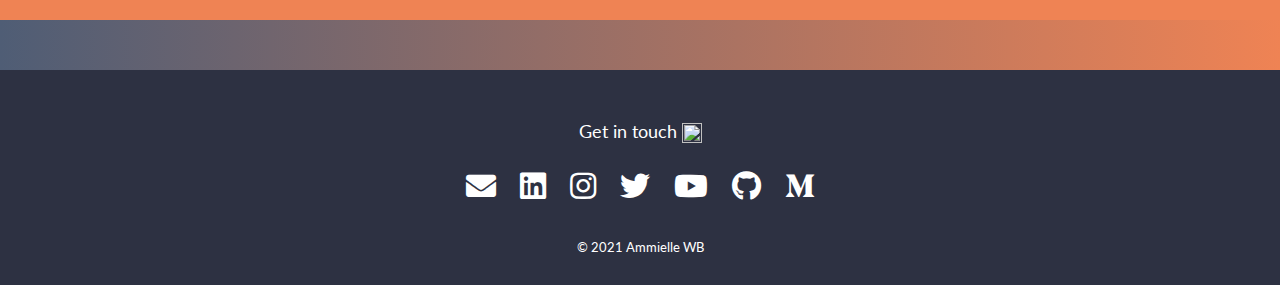
==== commit 24f2880d: "Update index.html" ====
--- a/index.html
+++ b/index.html
@@ -90,7 +90,7 @@
 
     <h2>My name is Ammielle Wambo Becker.</h2>
     <p style="text-align: left;">
-      I was born in Germany, but have lived in Canada all my life with my parents, my brother and my dog. Although my family spans 3 continents, my cousins were always just a phone call away. <br>
+      I was born in Germany, but have lived in Canada all my life with my parents, my brother, and my dog. Although my family spans 3 continents, my cousins were always just a phone call away. <br>
 When I grew up, all the adults around me were teachers who always encouraged me to learn, be curious about life, and appreciate education. I believe that it is because of their influence that I always seek to educate myself and learn about issues, concepts, and changes here and elsewhere. <br>
 It is very important to me to seek different perspectives and understanding, striving for progress and improvement. I'm always looking for ways to level up and grow. <br>
 I’m very excited about the fields at the intersection of biology and computation, such as biological computing and computational biology. The biology part comes from my obsession with solving problems and understanding social, political, economic, and even biological systems. Because of my interest in coding and drive for maximizing efficiency, I've turned to computational tools to improve existing laboratory techniques and processes.
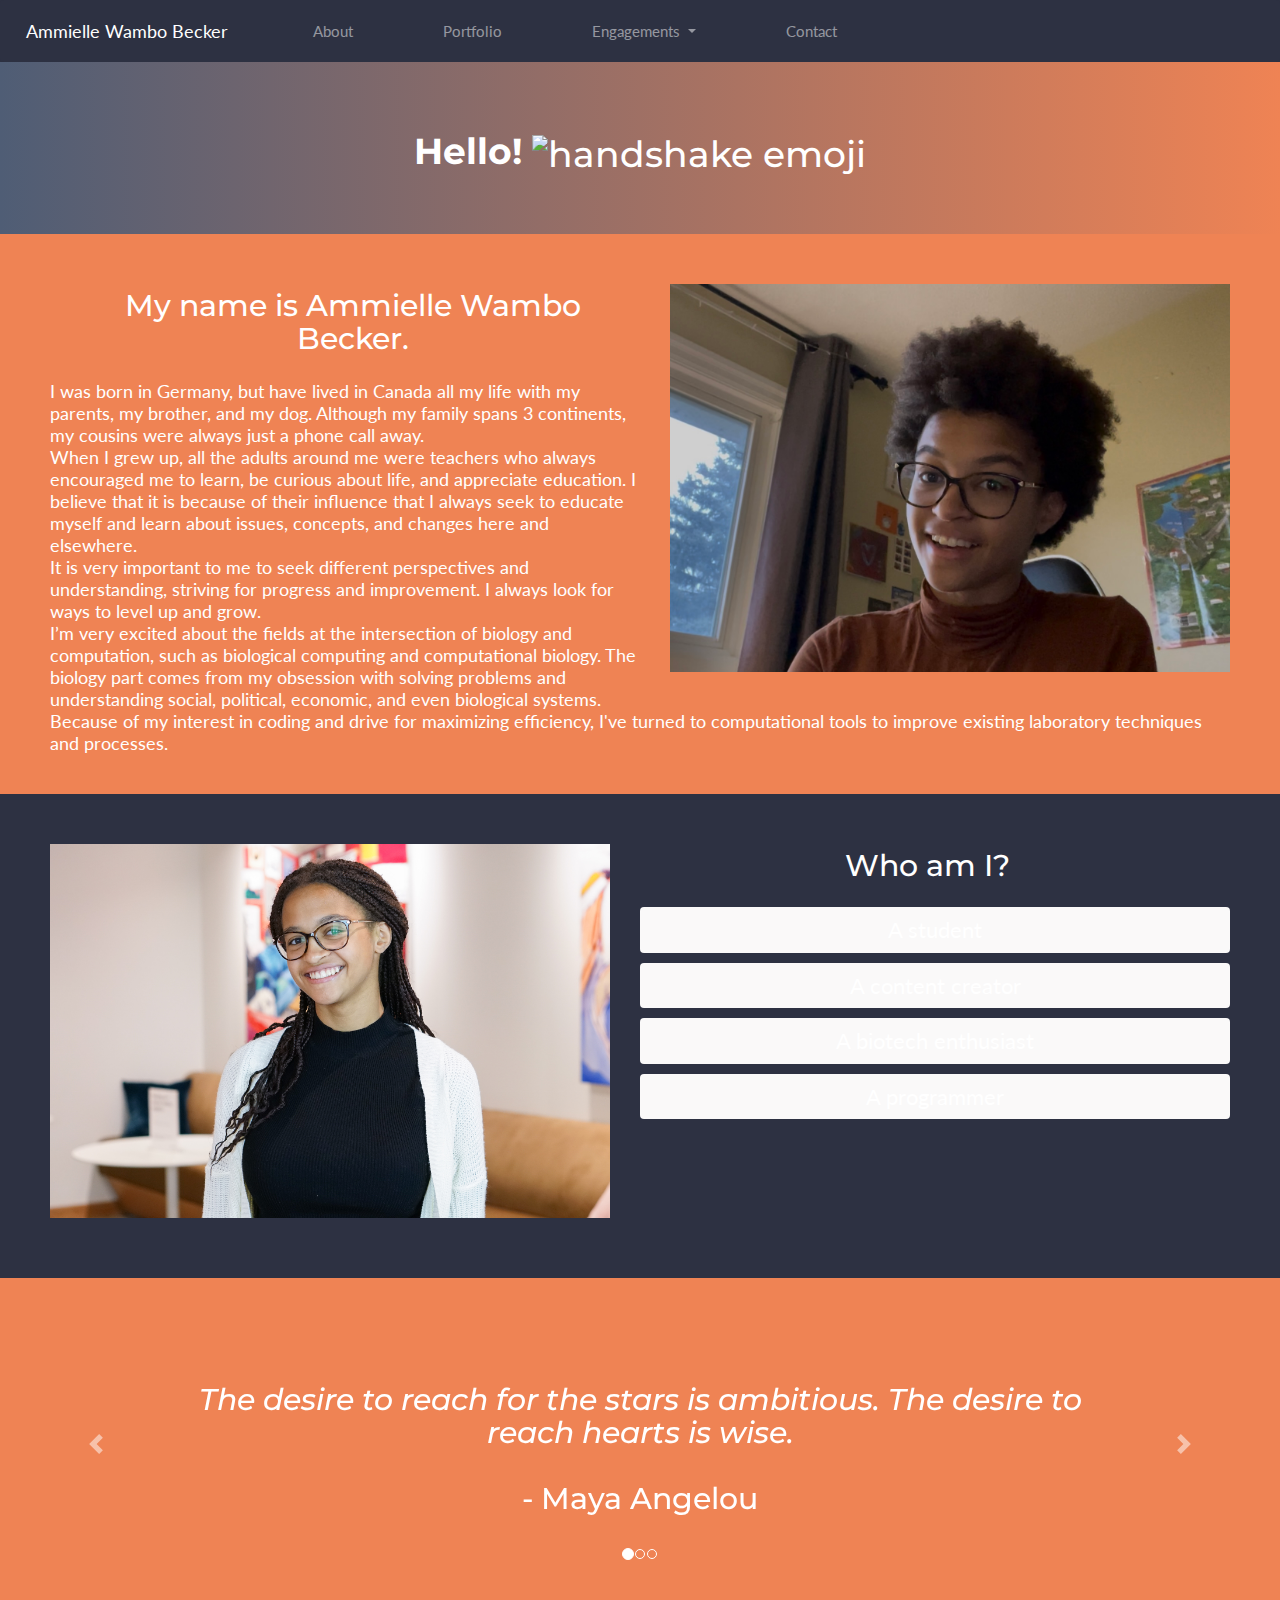
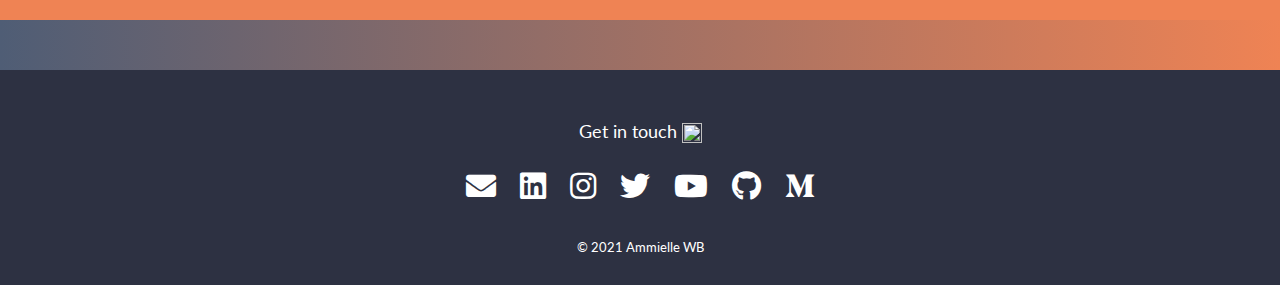
==== commit cab6ffb4: "Update index.html" ====
--- a/index.html
+++ b/index.html
@@ -92,7 +92,7 @@
     <p style="text-align: left;">
       I was born in Germany, but have lived in Canada all my life with my parents, my brother, and my dog. Although my family spans 3 continents, my cousins were always just a phone call away. <br>
 When I grew up, all the adults around me were teachers who always encouraged me to learn, be curious about life, and appreciate education. I believe that it is because of their influence that I always seek to educate myself and learn about issues, concepts, and changes here and elsewhere. <br>
-It is very important to me to seek different perspectives and understanding, striving for progress and improvement. I'm always looking for ways to level up and grow. <br>
+It is very important to me to seek different perspectives and understanding, striving for progress and improvement. I always look for ways to level up and grow. <br>
 I’m very excited about the fields at the intersection of biology and computation, such as biological computing and computational biology. The biology part comes from my obsession with solving problems and understanding social, political, economic, and even biological systems. Because of my interest in coding and drive for maximizing efficiency, I've turned to computational tools to improve existing laboratory techniques and processes.
 </p>
   </div>
